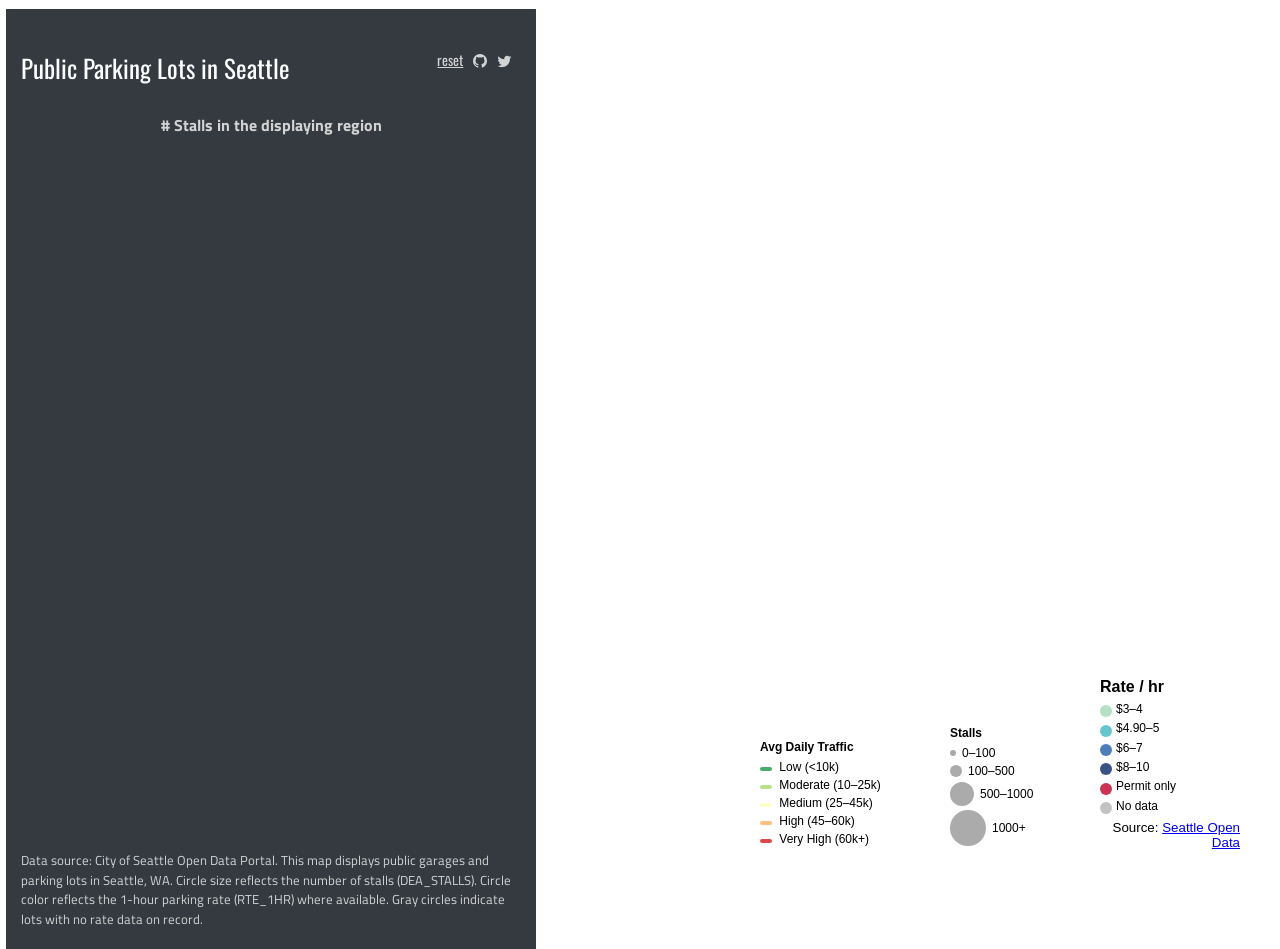
==== parking_lots.html @ 155828d7 "proper upload" ====
<!DOCTYPE html>
<html>

<head>
    <meta charset="utf-8">
    <title>Public Parking in Seattle</title>
    <meta name="viewport" content="initial-scale=1,maximum-scale=1,user-scalable=no">
    <link href="https://fonts.googleapis.com/css?family=Titillium+Web|Oswald" rel="stylesheet">
    <link href="https://api.mapbox.com/mapbox-gl-js/v2.8.1/mapbox-gl.css" rel="stylesheet">
    <link rel="stylesheet" href="https://cdn.jsdelivr.net/npm/bootstrap-icons@1.8.1/font/bootstrap-icons.css">
    <link rel="stylesheet" href="css/c3.min.css">
    <style>
        body {
            margin: 0;
            padding: 0;
            font-family: 'Titillium Web', serif;
        }

        #map {
            position: absolute;
            top: 0;
            bottom: 0;
            width: 100%;
        }

        #info {
            z-index: 1000;
            position: absolute;
            width: 500px;
            top: 1%;
            bottom: 1%;
            left: .5%;
            padding: 40px 15px 900px 15px;
            background: #343a40;
            color: white;
        }

        #info a {
            color: lightgray;
        }

        #info a:hover {
            color: white;
            opacity: 0.3;
        }

        #title {
            font-size: 25px;
            font-family: 'Oswald', sans-serif;
        }

        #title span {
            font-size: 14px;
            float: right;
            margin-right: 10px;
        }

        #desc {
            text-align: center;
            color: lightgray;
            font-size: medium;
            font-weight: bold;
            margin-bottom: 0px;
        }

        #lot-count {
            margin: 0;
            text-align: center;
            color: orange;
            font-size: 50px;
        }

        #parking-chart {
            top: 20px;
        }

        #footer {
            position: absolute;
            bottom: 0px;
            margin-bottom: 20px;
            margin-right: 10px;
            font-size: 13px;
            line-height: 150%;
            color: lightgray;
        }

        #legend {
            position: absolute;
            bottom: 0;
            right: 0;
            width: 140px;
            background: #fff;
            margin-right: 20px;
            margin-bottom: 40px;
            padding: 10px 20px 10px 10px;
            border-radius: 3px;
            font-family: 'Open Sans', sans-serif;
        }

        #legend strong {
            display: block;
            margin-bottom: 6px;
        }

        .break {
            position: relative;
            margin: 4px 0;
            padding: 0;
            font-size: 12px;
        }

        .dot {
            display: inline-block;
            margin-top: 3px;
            border-radius: 50%;
            opacity: 0.8;
            vertical-align: middle;
            margin-right: 4px;
        }

        /* size legend */
        #size-legend {
            position: absolute;
            bottom: 0;
            right: 180px;
            width: 120px;
            background: #fff;
            margin-right: 20px;
            margin-bottom: 40px;
            padding: 10px;
            border-radius: 3px;
            font-family: 'Open Sans', sans-serif;
            font-size: 12px;
        }

        #size-legend strong {
            display: block;
            margin-bottom: 6px;
        }

        .size-row {
            display: flex;
            align-items: center;
            margin: 4px 0;
        }

        .size-circle {
            border-radius: 50%;
            background: #888;
            opacity: 0.7;
            margin-right: 6px;
            flex-shrink: 0;
        }

        #traffic-legend {
            position: absolute;
            bottom: 0;
            right: 330px;
            width: 160px;
            background: #fff;
            margin-right: 20px;
            margin-bottom: 40px;
            padding: 10px;
            border-radius: 3px;
            font-family: 'Open Sans', sans-serif;
            font-size: 12px;
        }

        #traffic-legend strong {
            display: block;
            margin-bottom: 6px;
        }
    </style>
    <script src="https://api.mapbox.com/mapbox-gl-js/v2.8.1/mapbox-gl.js"></script>
    <script src="js/d3.js"></script>
    <script src="js/c3.min.js"></script>
</head>

<body>
    <div id="info">
        <div id="title">
            Public Parking Lots in Seattle
            <span><a href="https://twitter.com/UW" target="_blank"><i class="bi bi-twitter"></i></a></span>
            <span><a href="https://github.com/jakobzhao/geog458" target="_blank"><i class="bi bi-github"></i></a></span>
            <span id="reset"><a href="#">reset</a></span>
        </div>
        <div id="count" class="card">
            <h5 id="desc"># Stalls in the displaying region</h5>
            <p id="lot-count"></p>
        </div>
        <div id="parking-chart"></div>

        <div id="footer">
            Data source: City of Seattle Open Data Portal. This map displays public garages and parking lots
            in Seattle, WA. Circle size reflects the number of stalls (DEA_STALLS). Circle color reflects
            the 1-hour parking rate (RTE_1HR) where available. Gray circles indicate lots with no rate data on record.
        </div>
    </div>
    <div id="map"></div>

    <!-- Color legend: hourly rate -->
    <div id="legend">
        <strong>Rate / hr</strong>
        <div class="break"><span class="dot" style="width:12px;height:12px;background:rgb(161,218,180);"></span>$3–4</div>
        <div class="break"><span class="dot" style="width:12px;height:12px;background:rgb(65,182,196);"></span>$4.90–5</div>
        <div class="break"><span class="dot" style="width:12px;height:12px;background:rgb(34,94,168);"></span>$6–7</div>
        <div class="break"><span class="dot" style="width:12px;height:12px;background:rgb(8,37,103);"></span>$8–10</div>
        <div class="break"><span class="dot" style="width:12px;height:12px;background:rgb(189,0,38);"></span>Permit only</div>
        <div class="break"><span class="dot" style="width:12px;height:12px;background:rgb(180,180,180);"></span>No data</div>
        <p style="text-align:right;font-size:10pt;margin:6px 0 0">Source: <a href="https://data.seattle.gov">Seattle Open Data</a></p>
    </div>

    <!-- Traffic flow legend -->
    <div id="traffic-legend">
        <strong>Avg Daily Traffic</strong>
        <div class="break"><span class="dot" style="width:12px;height:4px;border-radius:2px;background:rgb(26,150,65);"></span> Low (&lt;10k)</div>
        <div class="break"><span class="dot" style="width:12px;height:4px;border-radius:2px;background:rgb(166,217,106);"></span> Moderate (10–25k)</div>
        <div class="break"><span class="dot" style="width:12px;height:4px;border-radius:2px;background:rgb(255,255,191);"></span> Medium (25–45k)</div>
        <div class="break"><span class="dot" style="width:12px;height:4px;border-radius:2px;background:rgb(253,174,97);"></span> High (45–60k)</div>
        <div class="break"><span class="dot" style="width:12px;height:4px;border-radius:2px;background:rgb(215,25,28);"></span> Very High (60k+)</div>
    </div>

    <!-- Size legend: stalls -->
    <div id="size-legend">
        <strong>Stalls</strong>
        <div class="size-row"><div class="size-circle" style="width:6px;height:6px;"></div>0–100</div>
        <div class="size-row"><div class="size-circle" style="width:12px;height:12px;"></div>100–500</div>
        <div class="size-row"><div class="size-circle" style="width:24px;height:24px;"></div>500–1000</div>
        <div class="size-row"><div class="size-circle" style="width:36px;height:36px;"></div>1000+</div>
    </div>

    <script>
        mapboxgl.accessToken =
            'pk.eyJ1Ijoiam1hY2IiLCJhIjoiY21reXBnb3psMDl5cDNmb2o4dHZyYW91eSJ9.q2NCoGx9qlVwo9G6safu0g';

        let map = new mapboxgl.Map({
            container: 'map',
            style: 'mapbox://styles/mapbox/dark-v10',
            zoom: 10.5,
            minZoom: 9,
            center: [-122.3321, 47.6062]
        });

        let parkingChart = null,
            numLots = 0;

        // Stall count buckets for the bar chart
        const stallBuckets = ['0–50', '51–200', '201–500', '500+'];

        async function geojsonFetch() {
            let response = await fetch('assets/Public_Garages_and_Parking_Lots.geojson');
            let parkingLots = await response.json();

            map.on('load', () => {

                map.addSource('parkingLots', {
                    type: 'geojson',
                    data: parkingLots
                });

                map.addLayer({
                    'id': 'parking-point',
                    'type': 'circle',
                    'source': 'parkingLots',
                    'minzoom': 9,
                    'paint': {
                        // Size by DEA_STALLS
                        'circle-radius': {
                            'property': 'DEA_STALLS',
                            'stops': [
                                [0, 3],
                                [100, 6],
                                [500, 12],
                                [1000, 18],
                                [2000, 25]
                            ]
                        },
                        // Color by RTE_1HR (stored as string)
                        'circle-color': [
                            'match',
                            ['get', 'RTE_1HR'],
                            ['3', '4'],        'rgb(161,218,180)',
                            ['4.9', '5'],      'rgb(65,182,196)',
                            ['6', '7'],        'rgb(34,94,168)',
                            ['8', '9', '10'],  'rgb(8,37,103)',
                            'Permit only',     'rgb(189,0,38)',
                            /* default */      'rgb(180,180,180)'
                        ],
                        'circle-stroke-color': 'white',
                        'circle-stroke-width': 1,
                        'circle-opacity': 0.7
                    }
                }, 'waterway-label');

                // Traffic flow layer
                map.addSource('traffic', {
                    type: 'geojson',
                    data: 'assets/Traffic_Flow_Counts.geojson'
                });

                map.addLayer({
                    'id': 'traffic-flow',
                    'type': 'line',
                    'source': 'traffic',
                    'paint': {
                        'line-width': 2,
                        'line-opacity': 0.8,
                        'line-color': [
                            'interpolate', ['linear'],
                            ['get', 'AWDT'],
                            0,      'rgb(26,150,65)',
                            10000,  'rgb(166,217,106)',
                            25000,  'rgb(255,255,191)',
                            45000,  'rgb(253,174,97)',
                            68500,  'rgb(215,25,28)'
                        ]
                    }
                }, 'parking-point'); // keep parking dots on top

                // Popup on click
                map.on('click', 'parking-point', (event) => {
                    const props = event.features[0].properties;
                    new mapboxgl.Popup()
                        .setLngLat(event.features[0].geometry.coordinates)
                        .setHTML(`
                            <strong>${props.DEA_FACILITY_NAME || 'Unknown Lot'}</strong><br>
                            <strong>Address:</strong> ${props.DEA_FACILITY_ADDRESS || 'N/A'}<br>
                            <strong>Stalls:</strong> ${props.DEA_STALLS ?? 'N/A'}<br>
                            <strong>Rate/hr:</strong> ${props.RTE_1HR ? '$' + props.RTE_1HR : 'N/A'}
                        `)
                        .addTo(map);
                });

                map.on('click', 'traffic-flow', (event) => {
                    const props = event.features[0].properties;
                    new mapboxgl.Popup()
                        .setLngLat(event.lngLat)
                        .setHTML(`
                            <strong>${props.STNAME_ORD}</strong><br>
                            <strong>Daily Traffic (AWDT):</strong> ${props.AWDT.toLocaleString()}<br>
                            <strong>AM Peak:</strong> ${props.AMPK.toLocaleString()}<br>
                            <strong>PM Peak:</strong> ${props.PMPK.toLocaleString()}
                        `)
                        .addTo(map);
                });

                map.on('mouseenter', 'traffic-flow', () => { map.getCanvas().style.cursor = 'pointer'; });
                map.on('mouseleave', 'traffic-flow', () => { map.getCanvas().style.cursor = ''; });

                // Change cursor on hover
                map.on('mouseenter', 'parking-point', () => { map.getCanvas().style.cursor = 'pointer'; });
                map.on('mouseleave', 'parking-point', () => { map.getCanvas().style.cursor = ''; });

                // Initial chart
                let counts = calParkingLots(parkingLots, map.getBounds());
                numLots = calTotalStalls(parkingLots, map.getBounds());
                document.getElementById("lot-count").innerHTML = numLots;

                let x = ['bucket', ...stallBuckets];
                let y = ['#', ...stallBuckets.map(b => counts[b])];

                parkingChart = c3.generate({
                    size: { height: 350, width: 460 },
                    data: {
                        x: 'bucket',
                        columns: [x, y],
                        type: 'bar',
                        colors: {
                            '#': 'rgb(65,182,196)'
                        }
                    },
                    axis: {
                        x: { type: 'category' },
                        y: { label: { text: '# Lots', position: 'outer-middle' } }
                    },
                    legend: { show: false },
                    bindto: "#parking-chart"
                });
            });

            map.on('idle', () => {
                let counts = calParkingLots(parkingLots, map.getBounds());
                numLots = calTotalStalls(parkingLots, map.getBounds());
                document.getElementById("lot-count").innerHTML = numLots;

                let x = ['bucket', ...stallBuckets];
                let y = ['#', ...stallBuckets.map(b => counts[b])];

                parkingChart.load({ columns: [x, y] });
            });
        }

        geojsonFetch();

        function calTotalStalls(data, bounds) {
            return data.features
                .filter(d => bounds.contains(d.geometry.coordinates))
                .reduce((sum, d) => sum + (d.properties.DEA_STALLS || 0), 0);
        }

        function calParkingLots(data, bounds) {
            let counts = { '0–50': 0, '51–200': 0, '201–500': 0, '500+': 0 };
            data.features.forEach(d => {
                if (bounds.contains(d.geometry.coordinates)) {
                    const stalls = d.properties.DEA_STALLS || 0;
                    if (stalls <= 50)       counts['0–50']++;
                    else if (stalls <= 200) counts['51–200']++;
                    else if (stalls <= 500) counts['201–500']++;
                    else                    counts['500+']++;
                }
            });
            return counts;
        }

        const reset = document.getElementById('reset');
        reset.addEventListener('click', event => {
            map.flyTo({ zoom: 10.5, center: [-122.3321, 47.6062] });
            map.setFilter('parking-point', null);
        });
    </script>
</body>

</html>
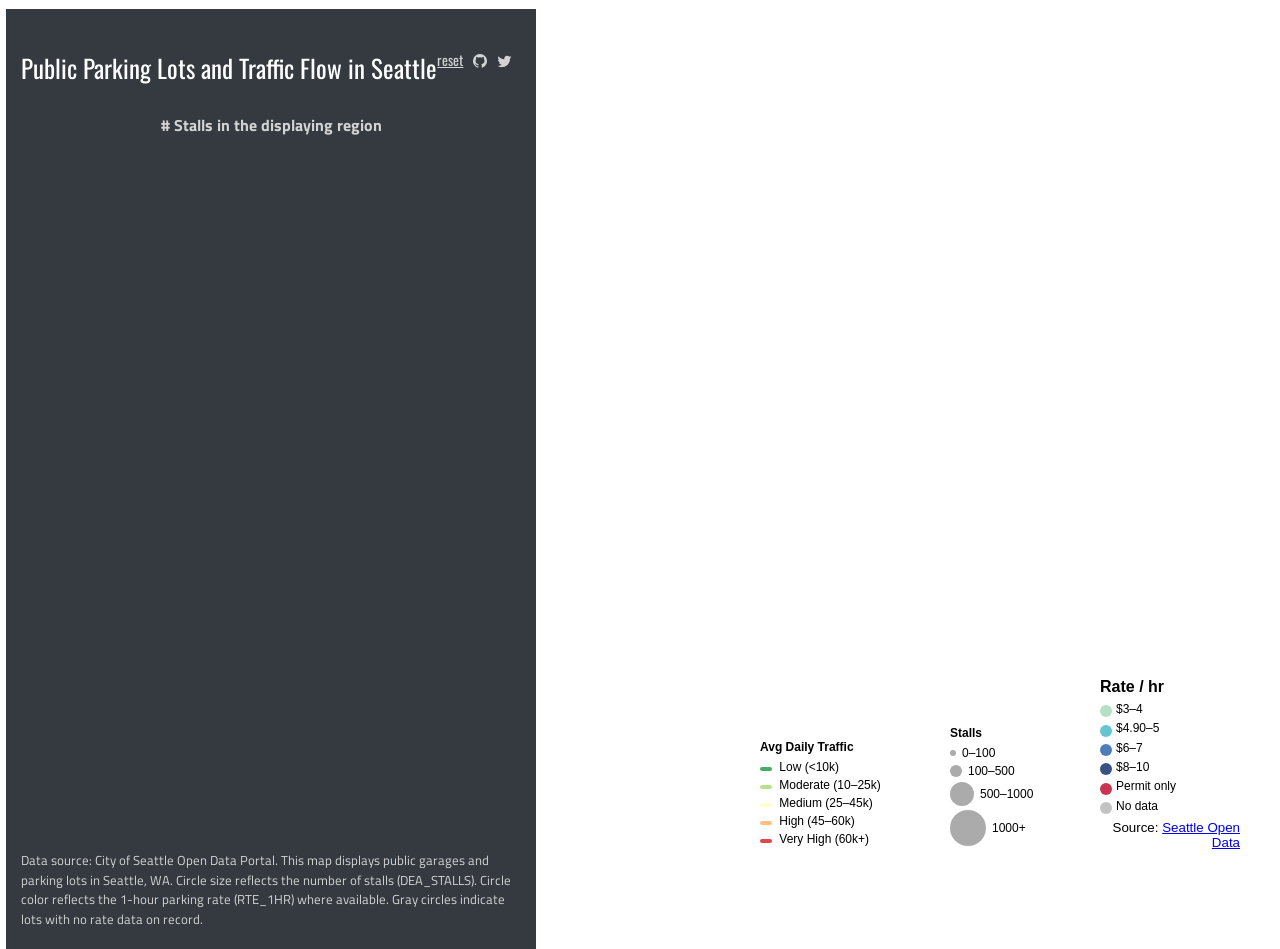
==== commit 71faf375: "update desc" ====
--- a/parking_lots.html
+++ b/parking_lots.html
@@ -3,7 +3,7 @@
 
 <head>
     <meta charset="utf-8">
-    <title>Public Parking in Seattle</title>
+    <title>Public Parking Lots and Traffic Flow in Seattle</title>
     <meta name="viewport" content="initial-scale=1,maximum-scale=1,user-scalable=no">
     <link href="https://fonts.googleapis.com/css?family=Titillium+Web|Oswald" rel="stylesheet">
     <link href="https://api.mapbox.com/mapbox-gl-js/v2.8.1/mapbox-gl.css" rel="stylesheet">
@@ -179,7 +179,7 @@
 <body>
     <div id="info">
         <div id="title">
-            Public Parking Lots in Seattle
+            Public Parking Lots and Traffic Flow in Seattle
             <span><a href="https://twitter.com/UW" target="_blank"><i class="bi bi-twitter"></i></a></span>
             <span><a href="https://github.com/jakobzhao/geog458" target="_blank"><i class="bi bi-github"></i></a></span>
             <span id="reset"><a href="#">reset</a></span>
